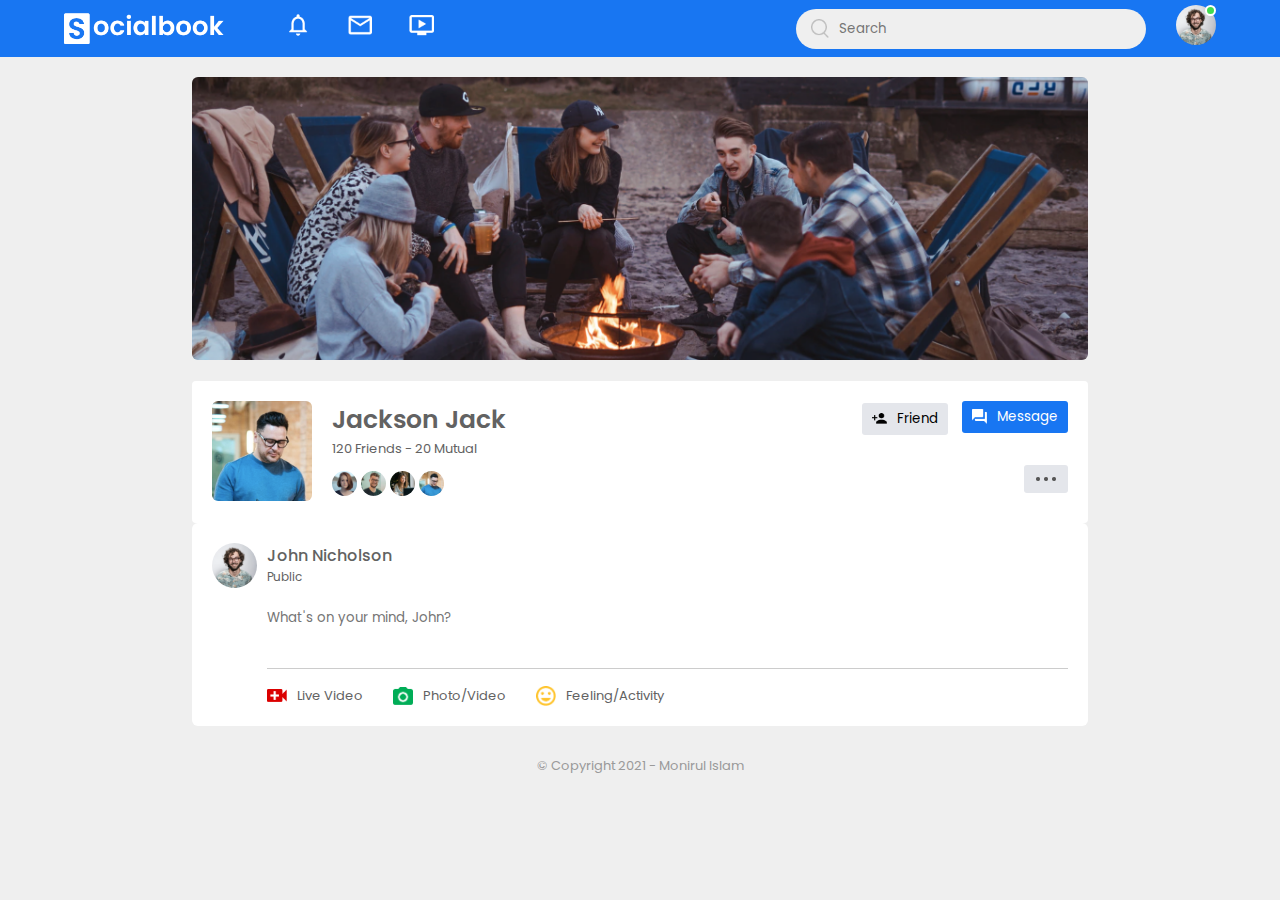
==== profile.html @ 17de0332 "home page complete design" ====
<!DOCTYPE html>
<html lang="en">
  <head>
    <meta charset="UTF-8" />
    <meta name="viewport" content="width=device-width, initial-scale=1.0" />
    <title>Profile - Socialbook</title>
    <link
      rel="stylesheet"
      href="https://cdnjs.cloudflare.com/ajax/libs/font-awesome/6.4.2/css/all.min.css"
      integrity="sha512-z3gLpd7yknf1YoNbCzqRKc4qyor8gaKU1qmn+CShxbuBusANI9QpRohGBreCFkKxLhei6S9CQXFEbbKuqLg0DA=="
      crossorigin="anonymous"
      referrerpolicy="no-referrer"
    />
    <link rel="stylesheet" href="style.css" />
  </head>
  <body>
    <!-- Navbar Section Code Start -->
    <nav>
      <div class="nav-left">
        <img class="logo" src="images/logo.png" alt="website-main-logo" />
        <ul>
          <li><img src="images/notification.png" alt="" /></li>
          <li><img src="images/inbox.png" alt="" /></li>
          <li><img src="images/video.png" alt="" /></li>
        </ul>
      </div>
      <div class="nav-right">
        <div class="search-box">
          <img src="images/search.png" alt="search-icon" />
          <input type="text" placeholder="Search" />
        </div>
        <div class="nav-user-icon online" onclick="settingsMenuToggle()">
          <img src="images/profile-pic.png" alt="" />
        </div>
      </div>

      <div class="setting-menu">
        <div id="dark-btn">
          <span></span>
        </div>

        <div class="setting-menu-inner">
          <div class="user-profile">
            <img src="images/profile-pic.png" alt="" />
            <div>
              <p>John Nicholson</p>
              <a href="#">See your profile</a>
            </div>
          </div>

          <hr />

          <div class="user-profile">
            <img src="images/feedback.png" alt="" />
            <div>
              <p>Give Feedback</p>
              <a href="#">Help us to improve the new design</a>
            </div>
          </div>

          <hr />

          <div class="settings-links">
            <img class="settings-icon" src="images/setting.png" alt="" />
            <a href="#"
              >Setting & Privacy
              <img src="images/arrow.png" alt="" width="10px" />
            </a>
          </div>

          <div class="settings-links">
            <img class="settings-icon" src="images/help.png" alt="" />
            <a href="#"
              >Help & Support
              <img src="images/arrow.png" alt="" width="10px" />
            </a>
          </div>

          <div class="settings-links">
            <img class="settings-icon" src="images/display.png" alt="" />
            <a href="#"
              >display & Accessibility
              <img src="images/arrow.png" alt="" width="10px" />
            </a>
          </div>

          <div class="settings-links">
            <img class="settings-icon" src="images/logout.png" alt="" />
            <a href="#"
              >Logout
              <img src="images/arrow.png" alt="" width="10px" />
            </a>
          </div>
        </div>
      </div>
    </nav>
    <!-- Navbar Section Code End -->
    <!-- profile page  -->
    <div class="profile-container">
      <img class="cover-img" src="images/cover.png" alt="" />
      <div class="profile-details">
        <div class="pd-left">
          <div class="pd-row">
            <img class="pd-image" src="images/profile.png" alt="" />
            <div>
              <h3>Jackson Jack</h3>
              <p>120 Friends - 20 Mutual</p>
              <img src="images/member-1.png" alt="" />
              <img src="images/member-2.png" alt="" />
              <img src="images/member-3.png" alt="" />
              <img src="images/member-4.png" alt="" />
            </div>
          </div>
        </div>

        <div class="pd-right">
          <button type="button">
            <img src="images/add-friends.png" alt="" /> Friend
          </button>
          <button type="button">
            <img src="images/message.png" alt="" /> Message
          </button>
          <br />
          <a href=""><img src="images/more.png" alt="" /></a>
        </div>
      </div>

      <div class="profile-info">
        <div class="info-col"></div>
        <div class="post-col">
          <div class="write-post-container">
            <div class="user-profile">
              <img src="images/profile-pic.png" alt="" />
              <div>
                <p>John Nicholson</p>
                <small>Public <i class="fa-solid fa-caret-down"></i></small>
              </div>
            </div>
            <div class="post-input-container">
              <textarea
                rows="3"
                placeholder="What's on your mind, John?"
              ></textarea>
              <div class="add-post-links">
                <a href="#"
                  ><img src="images/live-video.png" alt="" />Live Video</a
                >
                <a href="#"><img src="images/photo.png" alt="" />Photo/Video</a>
                <a href="#"
                  ><img src="images/feeling.png" alt="" />Feeling/Activity</a
                >
              </div>
            </div>
          </div>
        </div>
      </div>
    </div>

    <div class="footer">
      <p>© Copyright 2021 - Monirul Islam</p>
    </div>
    <script src="setting.js"></script>
  </body>
</html>
---- style.css ----
@import url("https://fonts.googleapis.com/css2?family=Poppins:ital,wght@0,100;0,200;0,300;0,400;0,500;0,600;0,700;0,800;0,900;1,100;1,200;1,300;1,400;1,500;1,600;1,700;1,800;1,900&display=swap");

* {
  margin: 0;
  padding: 0;
  font-family: "Poppins", sans-serif;
  box-sizing: border-box;
}
:root {
  --body-color: #efefef;
  --nav-color: #1876f2;
  --bg-color: #fff;
}
.dark-theme {
  --body-color: #0a0a0a;
  --nav-color: #000;
  --bg-color: #000;
}
body {
  background-color: var(--body-color);
  transition: background 0.3s;
}
nav {
  display: flex;
  justify-content: space-between;
  align-items: center;
  background-color: var(--nav-color);
  padding: 5px 5%;
  position: sticky;
  top: 0;
  z-index: 100;
}
.logo {
  width: 160px;
  margin-right: 45px;
}
.nav-left,
.nav-right {
  display: flex;
  align-items: center;
}
.nav-left ul li {
  list-style: none;
  display: inline-block;
}
.nav-left ul li img {
  width: 28px;
  margin: 0 15px;
}
.nav-user-icon img {
  width: 40px;
  border-radius: 50%;
  cursor: pointer;
}
.nav-user-icon {
  margin-left: 30px;
}
.search-box {
  background: #efefef;
  width: 350px;
  border-radius: 20px;
  display: flex;
  align-items: center;
  padding: 0 15px;
}
.search-box img {
  width: 18px;
}
.search-box input {
  width: 100%;
  background: transparent;
  padding: 10px;
  outline: none;
  border: none;
}
.online {
  position: relative;
}

.online::after {
  content: "";
  width: 7px;
  height: 7px;
  border: 2px solid #fff;
  border-radius: 50%;
  background-color: #41db51;
  position: absolute;
  top: 0;
  right: 0;
}

.container {
  display: flex;
  justify-content: space-between;
  padding: 13px 5%;
}
.left-sidebar {
  flex-basis: 25%;
  position: sticky;
  top: 70px;
  align-self: flex-start;
}
.right-sidebar {
  flex-basis: 25%;
  position: sticky;
  top: 70px;
  align-self: flex-start;
  background: var(--bg-color);
  padding: 20px;
  border-radius: 4px;
  color: #626262;
}
.main-content {
  flex-basis: 47%;
}

.imp-links a,
.shortcut-links a {
  text-decoration: none;
  display: flex;
  align-items: center;
  margin-bottom: 30px;
  color: #626262;
  width: fit-content;
}
.imp-links a img {
  width: 25px;
  margin-right: 15px;
}
.imp-links a:last-child {
  color: #1876f2;
}
.imp-links {
  border-bottom: 1px solid #ccc;
}
.shortcut-links a img {
  width: 40px;
  border-radius: 4px;
  margin-right: 15px;
}
.shortcut-links p {
  margin: 25px 0;
  color: #626262;
  font-weight: 500;
}
.sidebar-title {
  display: flex;
  align-items: center;
  justify-content: space-between;
  margin-bottom: 18px;
}
.sidebar-title h4 {
  font-weight: 600;
  font-size: 16px;
}
.sidebar-title a {
  text-decoration: none;
  color: #1876f2;
  font-size: 12px;
}
.event {
  display: flex;
  font-size: 14px;
  margin-bottom: 20px;
}
.left-event {
  border-radius: 10px;
  height: 65px;
  width: 65px;
  margin-right: 15px;
  padding-top: 10px;
  text-align: center;
  position: relative;
  overflow: hidden;
  box-shadow: 0 0 10px rgba(0, 0, 0, 0.1);
}
.event p {
  font-size: 12px;
}
.event a {
  font-size: 12px;
  text-decoration: none;
  color: #1876f2;
}
.left-event span {
  position: absolute;
  bottom: 0;
  left: 0;
  width: 100%;
  background: #1876f2;
  color: white;
  font-size: 10px;
  padding: 4px 0;
}
.sidebar-ads {
  width: 100%;
  margin-bottom: 20px;
  border-radius: 4px;
}
.online-list {
  display: flex;
  align-items: center;
  margin-bottom: 20px;
}
.online-list .online img {
  width: 40px;
  border-radius: 50%;
}
.online-list .online {
  width: 40px;
  border-radius: 50%;
  margin-right: 15px;
}
.online-list .online::after {
  top: unset;
  bottom: 5px;
}
.story-gallery {
  display: flex;
  justify-content: space-between;
  margin-bottom: 20px;
}
.story {
  flex-basis: 18%;
  padding-top: 32%;
  position: relative;
  background-position: center;
  background-size: cover;
  border-radius: 10px;
}
.story img {
  position: absolute;
  width: 45px;
  border-radius: 50%;
  top: 10px;
  left: 10px;
  border: 5px solid #1876f2;
}
.story p {
  position: absolute;
  bottom: 10px;
  width: 100%;
  text-align: center;
  color: white;
  font-size: 14px;
}
.story1 {
  background-image: linear-gradient(transparent, rgba(0, 0, 0, 0.5)),
    url(images/status-1.png);
}
.story2 {
  background-image: linear-gradient(transparent, rgba(0, 0, 0, 0.5)),
    url(images/status-2.png);
}
.story3 {
  background-image: linear-gradient(transparent, rgba(0, 0, 0, 0.5)),
    url(images/status-3.png);
}
.story4 {
  background-image: linear-gradient(transparent, rgba(0, 0, 0, 0.5)),
    url(images/status-4.png);
}
.story5 {
  background-image: linear-gradient(transparent, rgba(0, 0, 0, 0.5)),
    url(images/status-5.png);
}
.story.story1 img {
  top: unset;
  left: 50%;
  bottom: 40px;
  transform: translateX(-50%);
  border: 0;
  width: 35px;
}
.write-post-container {
  width: 100%;
  background: var(--bg-color);
  border-radius: 6px;
  padding: 20px;
  color: #626262;
}
.user-profile {
  display: flex;
  align-items: center;
}
.user-profile img {
  width: 45px;
  border-radius: 50%;
  margin-right: 10px;
}
.user-profile p {
  margin-bottom: -5px;
  font-weight: 500;
  color: #626262;
}
.user-profile small {
  font-size: 12px;
}
.post-input-container {
  padding-left: 55px;
  padding-top: 20px;
}
.post-input-container textarea {
  width: 100%;
  border: 0;
  outline: 0;
  border-bottom: 1px solid #ccc;
  background: transparent;
  resize: none;
}
.add-post-links {
  display: flex;
  margin-top: 10px;
}
.add-post-links a {
  text-decoration: none;
  display: flex;
  align-items: center;
  color: #626262;
  margin-right: 30px;
  font-size: 13px;
}
.add-post-links a img {
  width: 20px;
  margin-right: 10px;
}
.post-container {
  width: 100%;
  background: var(--bg-color);
  border-radius: 6px;
  padding: 20px;
  color: #626262;
  margin: 20px 0;
}
.user-profile span {
  font-size: 12px;
  color: #9a9a9a;
}
.post-text {
  color: #9a9a9a;
  margin: 15px 0;
  font-size: 15px;
}
.post-text span {
  color: #626262;
  font-weight: 500;
}
.post-text a {
  color: #1876f2;
  text-decoration: none;
}
.post-img {
  width: 100%;
  border-radius: 4px;
  margin-bottom: 5px;
}
.post-row {
  display: flex;
  align-items: center;
  justify-content: space-between;
}
.activity-icons div img {
  width: 18px;
  margin-right: 10px;
}
.activity-icons div {
  display: inline-flex;
  align-items: center;
  margin-right: 30px;
}
.post-profile-icon {
  display: flex;
  align-items: center;
}
.post-profile-icon img {
  width: 20px;
  border-radius: 50%;
  margin-right: 5px;
}
.post-row a {
  color: #9a9a9a;
}
.load-more-button {
  display: block;
  margin: auto;
  cursor: pointer;
  padding: 5px 10px;
  border: 1px solid #9a9a9a;
  color: #626262;
  background: transparent;
  border-radius: 4px;
}
.footer {
  text-align: center;
  font-size: 13px;
  color: #9a9a9a;
  padding: 10px 0;
}

.setting-menu {
  position: absolute;
  width: 90%;
  max-width: 350px;
  background: var(--bg-color);
  box-shadow: 0 0 10px rgba(0, 0, 0, 0.4);
  border-radius: 4px;
  overflow: hidden;
  top: 120%;
  right: 5%;
  max-height: 0;
  transition: max-height 0.5s;
}
.setting-menu-height {
  max-height: 450px;
}
.user-profile a {
  text-decoration: none;
  font-size: 12px;
  color: #1876f2;
}
.setting-menu-inner {
  padding: 20px;
}
.setting-menu hr {
  border: 0;
  height: 1px;
  background: #9a9a9a;
  margin: 15px 0;
}
.settings-links {
  display: flex;
  align-items: center;
  margin: 15px 0;
}
.settings-links .settings-icon {
  width: 38px;
  margin-right: 10px;
  border-radius: 50%;
}
.settings-links a {
  display: flex;
  flex: 1;
  align-items: center;
  justify-content: space-between;
  text-decoration: none;
  color: #626262;
}
#dark-btn {
  position: absolute;
  top: 20px;
  right: 20px;
  background: #ccc;
  width: 45px;
  border-radius: 15px;
  padding: 2px 3px;
  cursor: pointer;

  display: flex;
  transition: padding-left 0.5s, background 0.5s;
}
#dark-btn span {
  width: 18px;
  height: 18px;
  background: #fff;
  border-radius: 50%;
  display: inline-block;
}
#dark-btn.dark-btn-on {
  padding-left: 23px;
  background: #0a0a0a;
}

/* Profile Page */
.profile-container {
  padding: 20px 15%;
  color: #626262;
}
.cover-img {
  width: 100%;
  border-radius: 6px;
  margin-bottom: 14px;
}
.profile-details {
  background: var(--bg-color);
  padding: 20px;
  border-radius: 4px;
  display: flex;
  align-items: flex-start;
  justify-content: space-between;
}
.pd-row {
  display: flex;
  align-items: flex-start;
}
.pd-image {
  width: 100px;
  margin-right: 20px;
  border-radius: 6px;
}
.pd-row div h3 {
  font-size: 25px;
  font-weight: 600;
}
.pd-row div p {
  font-size: 13px;
}
.pd-row div img {
  width: 25px;
  border-radius: 50%;
  margin-top: 12px;
}
.pd-right button {
  background: #1876f2;
  border: 0;
  outline: 0;
  padding: 6px 10px;
  display: inline-flex;
  align-items: center;
  color: #fff;
  border-radius: 3px;
  margin-left: 10px;
  cursor: pointer;
}
.pd-right button img {
  width: 15px;
  margin-right: 10px;
}
.pd-right button:first-child {
  background: #e4e6eb;
  color: #000;
}
.pd-right {
  text-align: right;
}
.pd-right a {
  background: #e4e6eb;
  border-radius: 3px;
  padding: 12px;
  display: inline-flex;
  margin-top: 30px;
}
.pd-right a img {
  width: 20px;
}
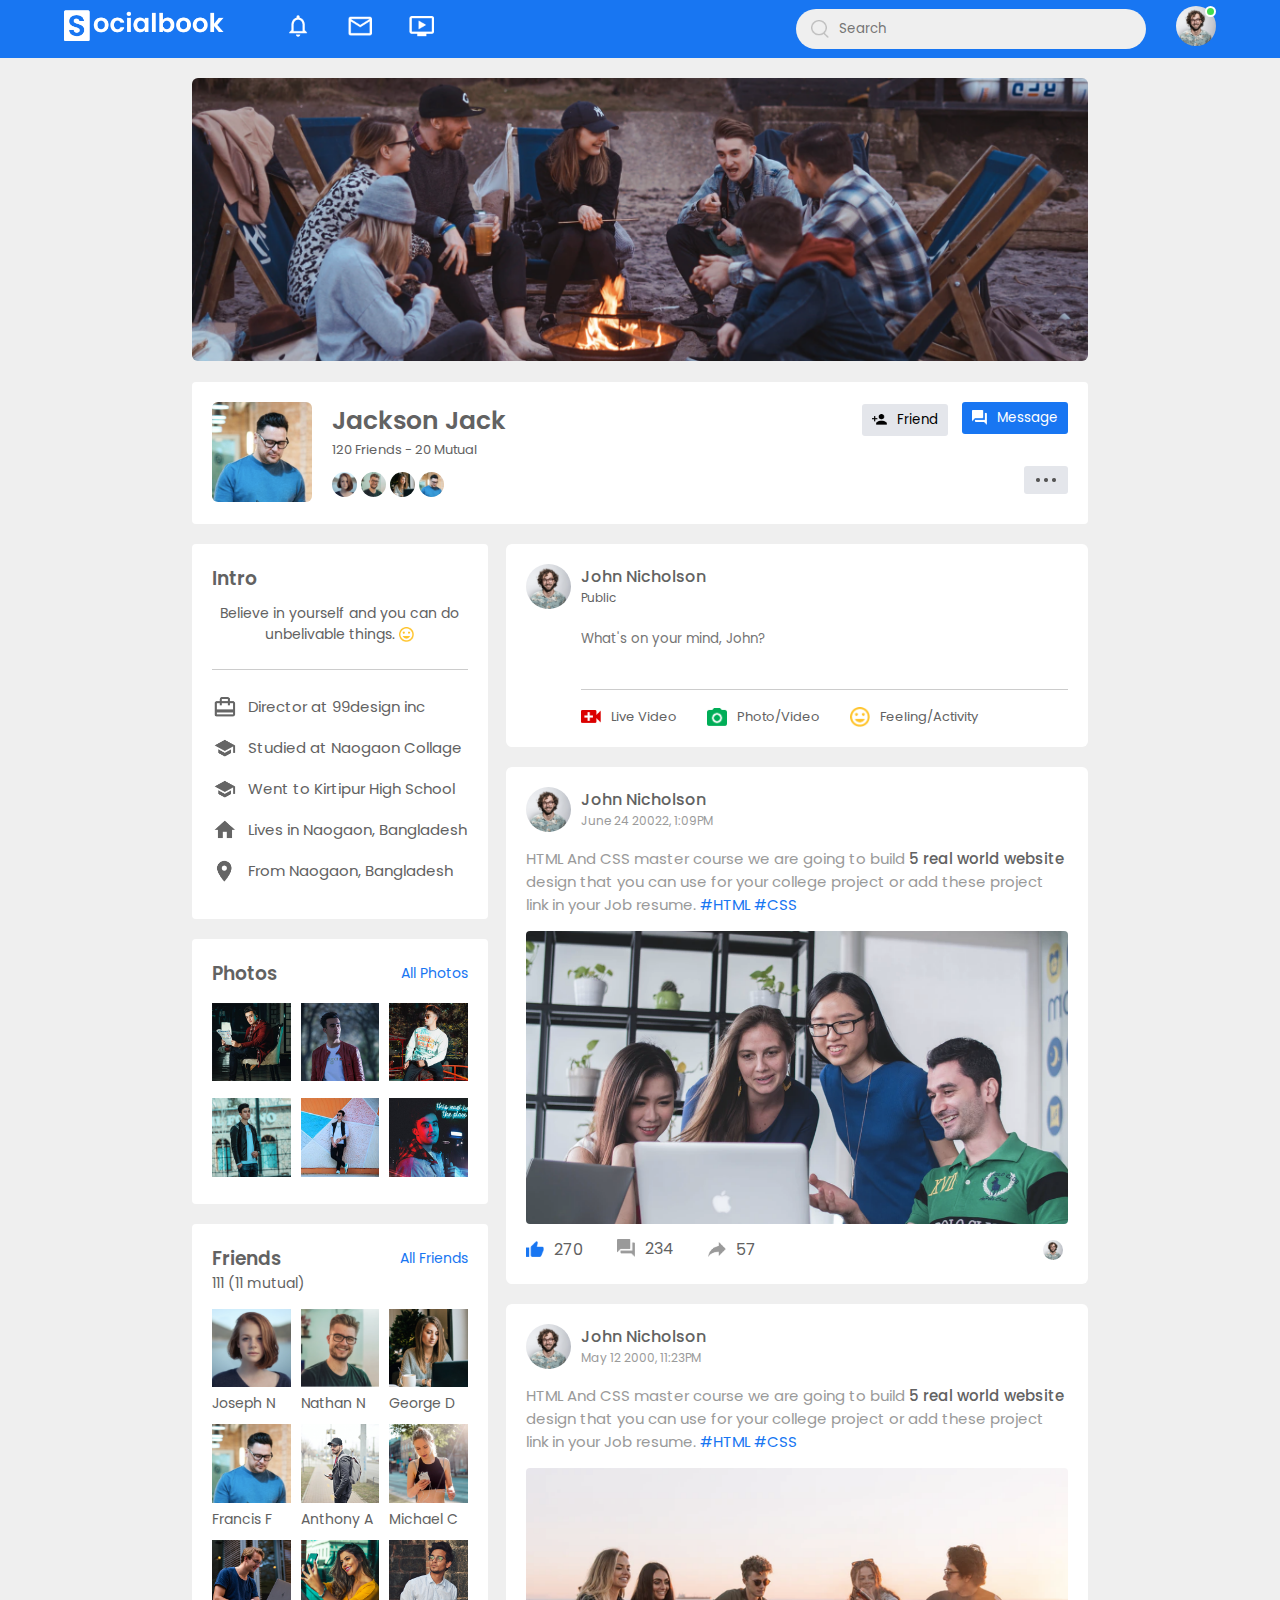
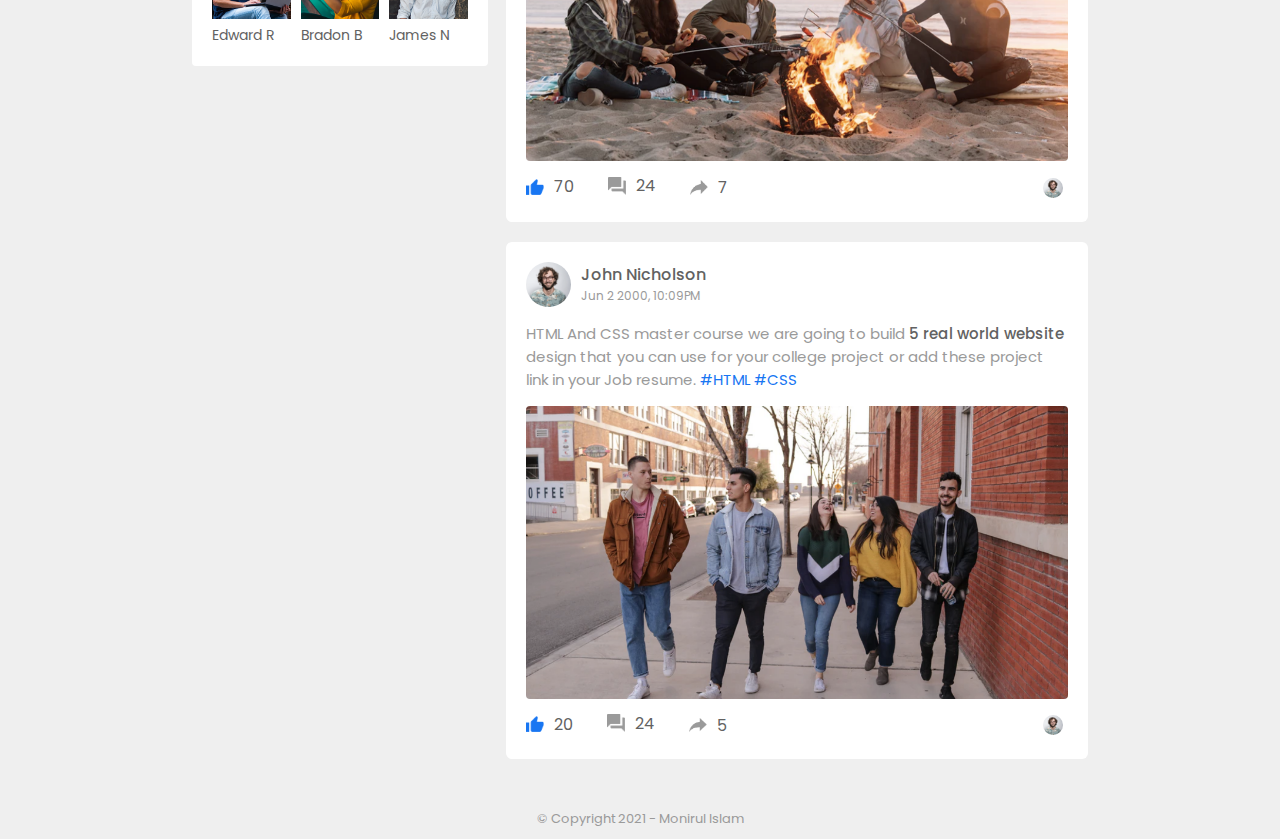
==== commit 6bc3707d: "finished almost" ====
--- a/profile.html
+++ b/profile.html
@@ -17,7 +17,9 @@
     <!-- Navbar Section Code Start -->
     <nav>
       <div class="nav-left">
-        <img class="logo" src="images/logo.png" alt="website-main-logo" />
+        <a href="index.html">
+          <img class="logo" src="images/logo.png" alt="website-main-logo"
+        /></a>
         <ul>
           <li><img src="images/notification.png" alt="" /></li>
           <li><img src="images/inbox.png" alt="" /></li>
@@ -44,7 +46,7 @@
             <img src="images/profile-pic.png" alt="" />
             <div>
               <p>John Nicholson</p>
-              <a href="#">See your profile</a>
+              <a href="profile.html">See your profile</a>
             </div>
           </div>
 
@@ -126,7 +128,100 @@
       </div>
 
       <div class="profile-info">
-        <div class="info-col"></div>
+        <div class="info-col">
+          <div class="profile-intro">
+            <h3>Intro</h3>
+            <p class="intro-text">
+              Believe in yourself and you can do unbelivable things.
+              <img src="images/feeling.png" alt="" />
+            </p>
+            <hr />
+
+            <ul>
+              <li>
+                <img src="images/profile-job.png" alt="" /> Director at 99design
+                inc
+              </li>
+              <li>
+                <img src="images/profile-study.png" alt="" /> Studied at Naogaon
+                Collage
+              </li>
+              <li>
+                <img src="images/profile-study.png" alt="" /> Went to Kirtipur
+                High School
+              </li>
+              <li>
+                <img src="images/profile-home.png" alt="" /> Lives in Naogaon,
+                Bangladesh
+              </li>
+              <li>
+                <img src="images/profile-location.png" alt="" /> From Naogaon,
+                Bangladesh
+              </li>
+            </ul>
+          </div>
+
+          <div class="profile-intro">
+            <div class="title-box">
+              <h3>Photos</h3>
+              <a href="">All Photos</a>
+            </div>
+            <div class="photo-box">
+              <div><img src="images/photo1.png" alt="" /></div>
+              <div><img src="images/photo2.png" alt="" /></div>
+              <div><img src="images/photo3.png" alt="" /></div>
+              <div><img src="images/photo4.png" alt="" /></div>
+              <div><img src="images/photo5.png" alt="" /></div>
+              <div><img src="images/photo6.png" alt="" /></div>
+            </div>
+          </div>
+
+          <div class="profile-intro">
+            <div class="title-box">
+              <h3>Friends</h3>
+              <a href="">All Friends</a>
+            </div>
+            <p>111 (11 mutual)</p>
+            <div class="friends-box">
+              <div>
+                <img src="images/member-1.png" alt="" />
+                <p>Joseph N</p>
+              </div>
+              <div>
+                <img src="images/member-2.png" alt="" />
+                <p>Nathan N</p>
+              </div>
+              <div>
+                <img src="images/member-3.png" alt="" />
+                <p>George D</p>
+              </div>
+              <div>
+                <img src="images/member-4.png" alt="" />
+                <p>Francis F</p>
+              </div>
+              <div>
+                <img src="images/member-5.png" alt="" />
+                <p>Anthony A</p>
+              </div>
+              <div>
+                <img src="images/member-6.png" alt="" />
+                <p>Michael C</p>
+              </div>
+              <div>
+                <img src="images/member-7.png" alt="" />
+                <p>Edward R</p>
+              </div>
+              <div>
+                <img src="images/member-8.png" alt="" />
+                <p>Bradon B</p>
+              </div>
+              <div>
+                <img src="images/member-9.png" alt="" />
+                <p>James N</p>
+              </div>
+            </div>
+          </div>
+        </div>
         <div class="post-col">
           <div class="write-post-container">
             <div class="user-profile">
@@ -152,6 +247,107 @@
               </div>
             </div>
           </div>
+          <div class="post-container">
+            <div class="post-row">
+              <div class="user-profile">
+                <img src="images/profile-pic.png" alt="" />
+                <div>
+                  <p>John Nicholson</p>
+                  <span>June 24 20022, 1:09PM</span>
+                </div>
+              </div>
+              <a href="#"> <i class="fas fa-ellipsis-v"></i></a>
+            </div>
+            <p class="post-text">
+              HTML And CSS master course we are going to build
+              <span>5 real world website</span> design that you can use for your
+              college project or add these project link in your Job resume.
+              <a href="#">#HTML</a>
+              <a href="#">#CSS</a>
+            </p>
+
+            <img class="post-img" src="images/feed-image-1.png" alt="" />
+
+            <div class="post-row">
+              <div class="activity-icons">
+                <div><img src="images/like-blue.png" alt="" /> 270</div>
+                <div><img src="images/comments.png" alt="" /> 234</div>
+                <div><img src="images/share.png" alt="" /> 57</div>
+              </div>
+              <div class="post-profile-icon">
+                <img src="images/profile-pic.png" alt="" />
+                <i class="fa-solid fa-caret-down"></i>
+              </div>
+            </div>
+          </div>
+
+          <div class="post-container">
+            <div class="post-row">
+              <div class="user-profile">
+                <img src="images/profile-pic.png" alt="" />
+                <div>
+                  <p>John Nicholson</p>
+                  <span>May 12 2000, 11:23PM</span>
+                </div>
+              </div>
+              <a href="#"> <i class="fas fa-ellipsis-v"></i></a>
+            </div>
+            <p class="post-text">
+              HTML And CSS master course we are going to build
+              <span>5 real world website</span> design that you can use for your
+              college project or add these project link in your Job resume.
+              <a href="#">#HTML</a>
+              <a href="#">#CSS</a>
+            </p>
+
+            <img class="post-img" src="images/feed-image-2.png" alt="" />
+
+            <div class="post-row">
+              <div class="activity-icons">
+                <div><img src="images/like-blue.png" alt="" /> 70</div>
+                <div><img src="images/comments.png" alt="" /> 24</div>
+                <div><img src="images/share.png" alt="" /> 7</div>
+              </div>
+              <div class="post-profile-icon">
+                <img src="images/profile-pic.png" alt="" />
+                <i class="fa-solid fa-caret-down"></i>
+              </div>
+            </div>
+          </div>
+
+          <div class="post-container">
+            <div class="post-row">
+              <div class="user-profile">
+                <img src="images/profile-pic.png" alt="" />
+                <div>
+                  <p>John Nicholson</p>
+                  <span>Jun 2 2000, 10:09PM</span>
+                </div>
+              </div>
+              <a href="#"> <i class="fas fa-ellipsis-v"></i></a>
+            </div>
+            <p class="post-text">
+              HTML And CSS master course we are going to build
+              <span>5 real world website</span> design that you can use for your
+              college project or add these project link in your Job resume.
+              <a href="#">#HTML</a>
+              <a href="#">#CSS</a>
+            </p>
+
+            <img class="post-img" src="images/feed-image-3.png" alt="" />
+
+            <div class="post-row">
+              <div class="activity-icons">
+                <div><img src="images/like-blue.png" alt="" /> 20</div>
+                <div><img src="images/comments.png" alt="" /> 24</div>
+                <div><img src="images/share.png" alt="" /> 5</div>
+              </div>
+              <div class="post-profile-icon">
+                <img src="images/profile-pic.png" alt="" />
+                <i class="fa-solid fa-caret-down"></i>
+              </div>
+            </div>
+          </div>
         </div>
       </div>
     </div>
--- a/style.css
+++ b/style.css
@@ -542,3 +542,179 @@
 .pd-right a img {
   width: 20px;
 }
+.profile-info {
+  display: flex;
+  align-items: flex-start;
+  justify-content: space-between;
+  margin-top: 20px;
+}
+.info-col {
+  flex-basis: 33%;
+}
+.post-col {
+  flex-basis: 65%;
+}
+.profile-intro {
+  background: var(--bg-color);
+  padding: 20px;
+  margin-bottom: 20px;
+  border-radius: 4px;
+}
+.profile-intro h3 {
+  font-weight: 600;
+}
+.intro-text {
+  text-align: center;
+  margin: 10px 0;
+  font-size: 15px;
+}
+.intro-text img {
+  width: 15px;
+  margin-bottom: -3px;
+}
+.profile-intro hr {
+  border: 0;
+  height: 1px;
+  background: #ccc;
+  margin: 24px 0;
+}
+.profile-intro ul li {
+  list-style: none;
+  font-size: 15px;
+  margin: 15px 0;
+  display: flex;
+  align-items: center;
+}
+.profile-intro ul li img {
+  width: 26px;
+  margin-right: 10px;
+}
+.title-box {
+  display: flex;
+  align-items: center;
+  justify-content: space-between;
+}
+.title-box a {
+  text-decoration: none;
+  color: #1876f2;
+  font-size: 14px;
+}
+.photo-box {
+  display: grid;
+  grid-template-columns: repeat(3, auto);
+  grid-gap: 10px;
+  margin-top: 15px;
+}
+.photo-box div img {
+  width: 100%;
+  cursor: pointer;
+}
+.profile-intro p {
+  font-size: 14px;
+}
+.friends-box {
+  display: grid;
+  grid-template-columns: repeat(3, auto);
+  grid-gap: 10px;
+  margin-top: 15px;
+}
+.friends-box div img {
+  width: 100%;
+  cursor: pointer;
+  padding-bottom: 20px;
+}
+.friends-box div {
+  position: relative;
+}
+.friends-box p {
+  position: absolute;
+  bottom: 0;
+  left: 0;
+}
+
+/* media query for home page */
+@media (max-width: 900px) {
+  .nav {
+    flex-wrap: wrap;
+  }
+  .logo {
+    width: 110px;
+    margin-right: 20px;
+  }
+  .nav-left ul li img {
+    width: 20px;
+    margin: 0 8px;
+  }
+  .nav-user-icon img {
+    width: 30px;
+  }
+  .nav-user-icon {
+    margin-left: 0;
+  }
+  .search-box {
+    display: none;
+  }
+  .right-sidebar {
+    display: none;
+  }
+  .left-sidebar {
+    display: none;
+  }
+
+  .add-post-links {
+    flex-wrap: wrap;
+  }
+  .main-content {
+    flex-basis: 100%;
+  }
+  .story img {
+    width: 30px;
+    border-radius: 50%;
+  }
+  .story p {
+    font-size: 10px;
+  }
+  .story.story1 img {
+    width: 25px;
+    bottom: 30px;
+  }
+  .add-post-links a {
+    margin-right: 12px;
+    font-size: 9px;
+  }
+  .add-post-links a img {
+    width: 16px;
+    margin-right: 5px;
+  }
+  .post-input-container {
+    padding-left: 0;
+  }
+}
+
+/* media query for profile page */
+@media (max-width: 900px) {
+  .profile-container {
+    padding: 20px 5%;
+  }
+  .profile-details {
+    flex-wrap: wrap;
+  }
+  .pd-right {
+    text-align: left;
+    margin-top: 15px;
+  }
+  .pd-right button {
+    margin-left: 0px;
+    margin-right: 10px;
+  }
+  .pd-row div h3 {
+    font-size: 16px;
+  }
+  .profile-info {
+    flex-wrap: wrap;
+  }
+  .info-col,
+  .post-col {
+    flex-basis: 100%;
+  }
+}
